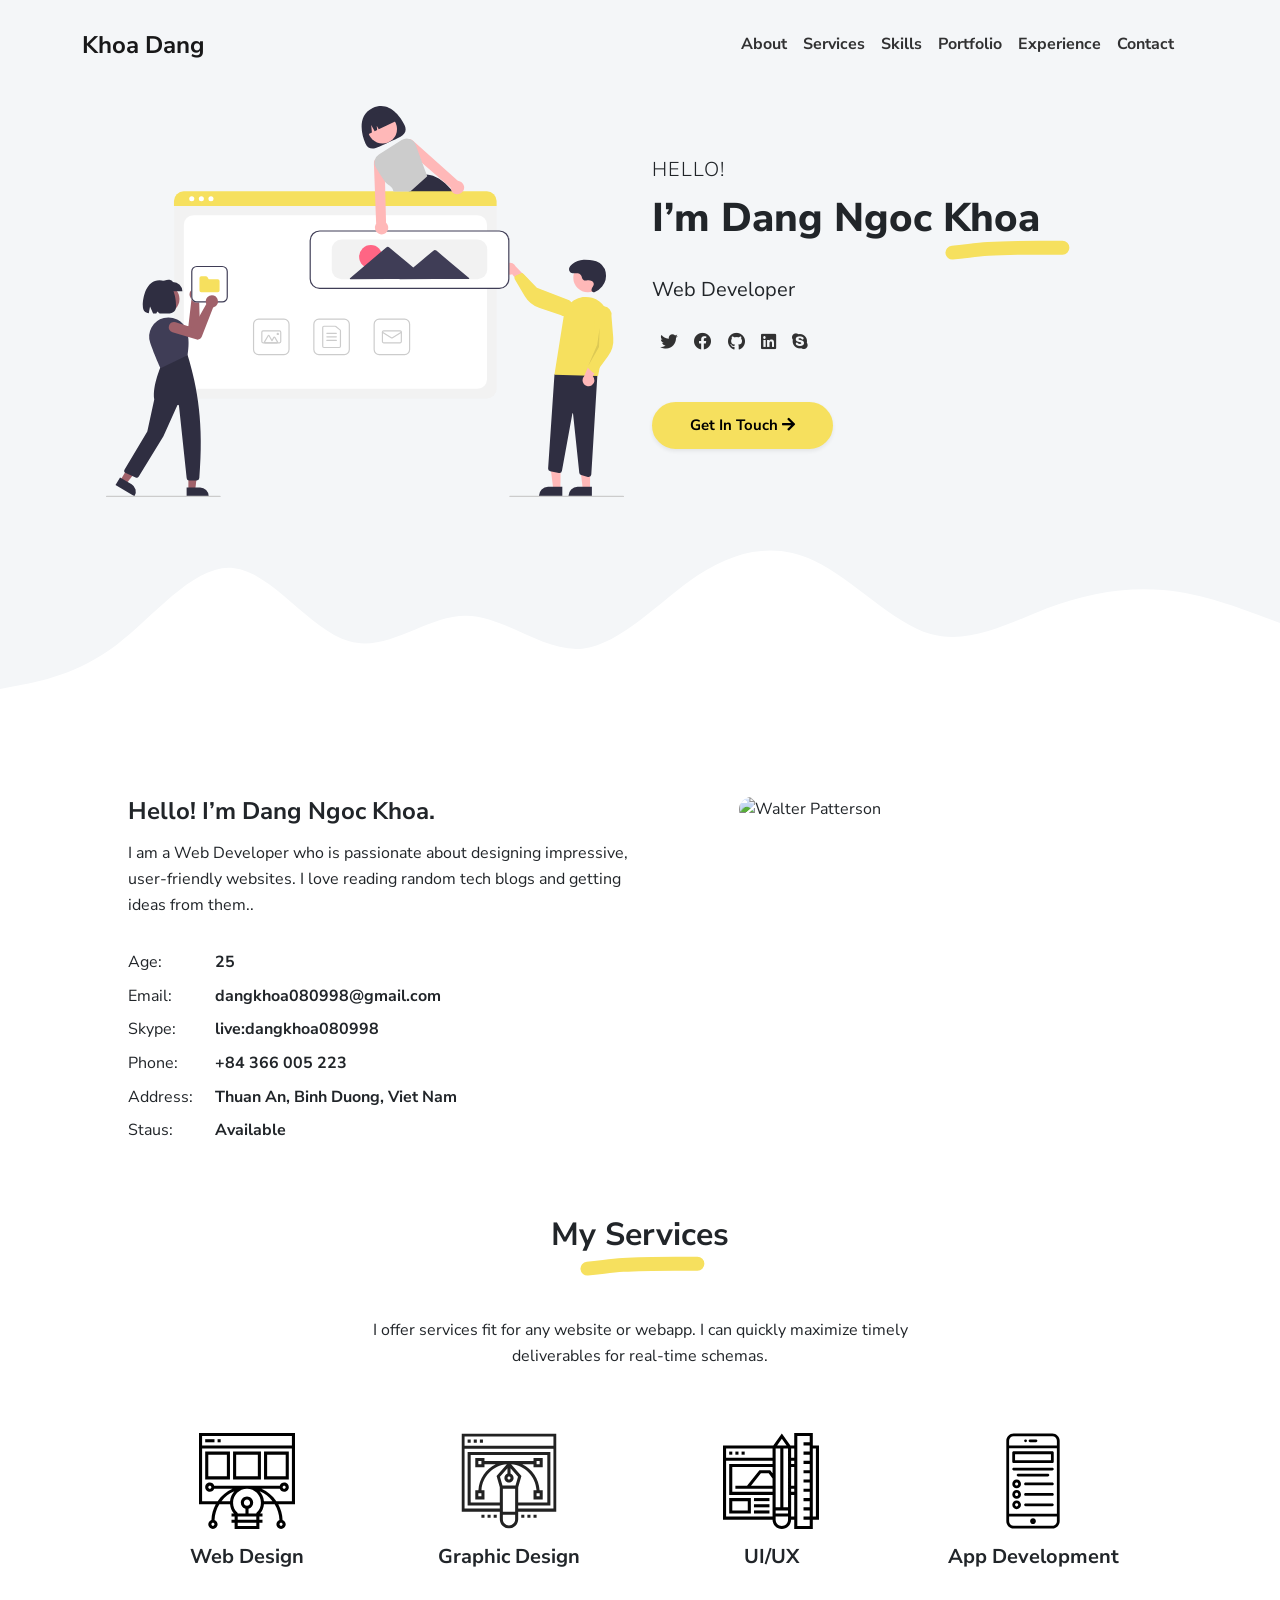
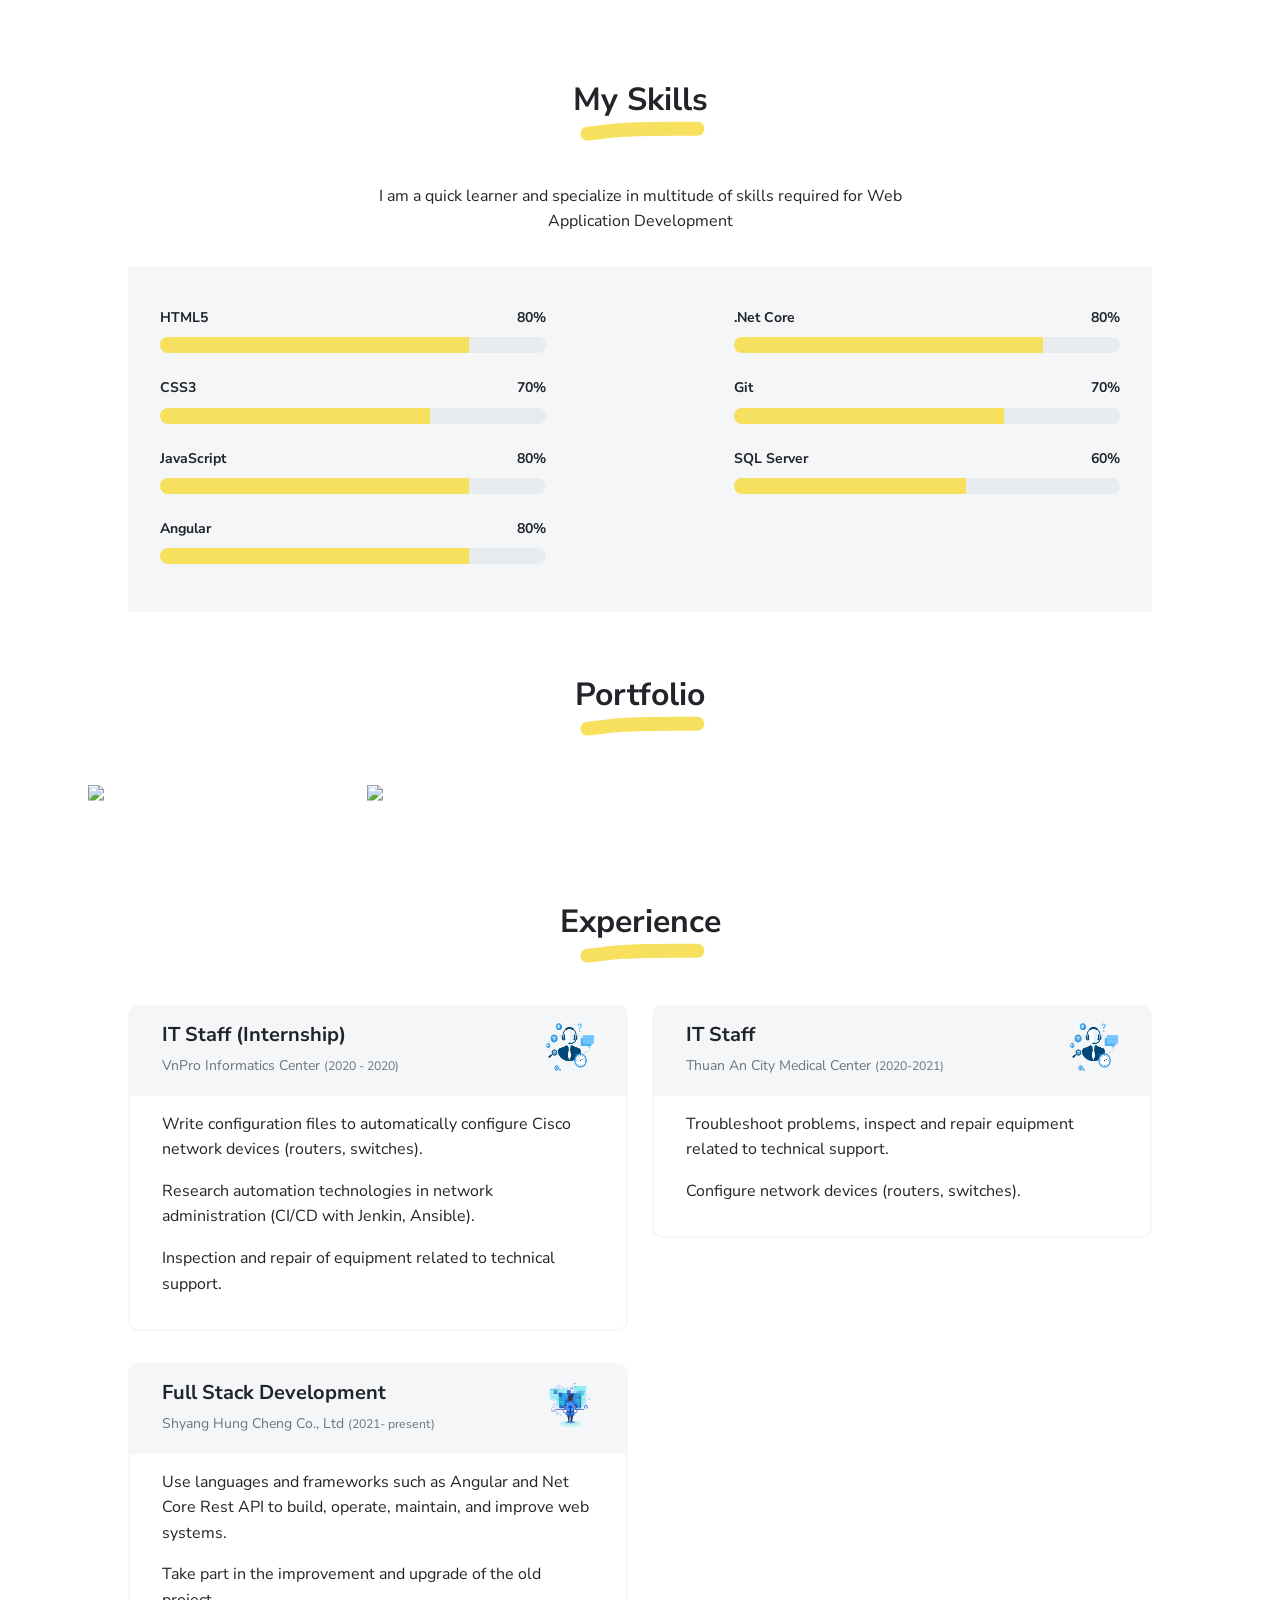
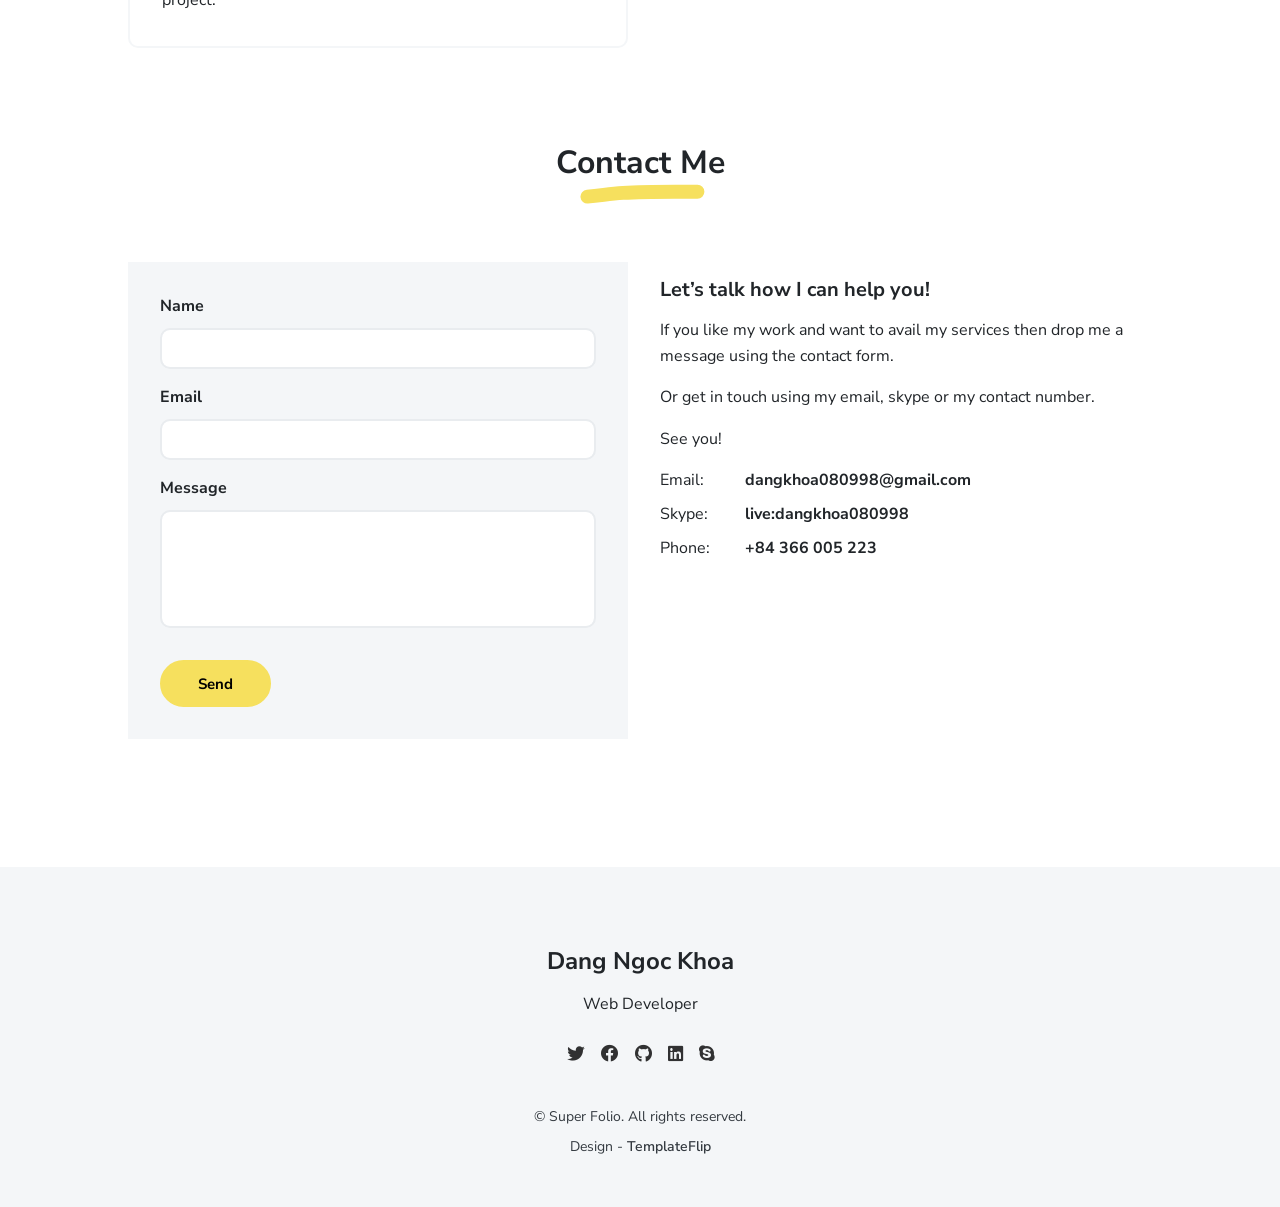
==== index.html @ 30e75b01 "first commit" ====
<!DOCTYPE html>
<!-- upto 2 directory depth-->
<html lang="en-US">

<head>
  <meta charset="UTF-8">
  <meta http-equiv="X-UA-Compatible" content="IE=edge">
  <meta name="viewport" content="width=device-width, initial-scale=1">
  <title>My Portfolio</title>
  <link rel="preconnect" href="https://fonts.gstatic.com" crossorigin="crossorigin" />
  <link rel="preload" as="style"
    href="https://fonts.googleapis.com/css2?family=Nunito+Sans:wght@300;400;700;800&amp;display=swap" />
  <link rel="stylesheet"
    href="https://fonts.googleapis.com/css2?family=Nunito+Sans:wght@300;400;700;800&amp;display=swap" media="print"
    onload="this.media='all'" />
  <noscript>
    <link rel="stylesheet"
      href="https://fonts.googleapis.com/css2?family=Nunito+Sans:wght@300;400;700;800&amp;display=swap" />
  </noscript>
  <link href="./css/font-awesome/css/all.min.css?ver=1.2.0" rel="stylesheet">
  <link href="./css/bootstrap-icons/bootstrap-icons.css?ver=1.2.0" rel="stylesheet">
  <link href="./css/bootstrap.min.css?ver=1.2.0" rel="stylesheet">
  <link href="./css/aos.css?ver=1.2.0" rel="stylesheet">
  <link href="./css/main.css?ver=1.2.0" rel="stylesheet">
  <noscript>
    <style type="text/css">
      [data-aos] {
        opacity: 1 !important;
        transform: translate(0) scale(1) !important;
      }
    </style>
  </noscript>
</head>

<body id="top">
  <header class="bg-light">
    <nav class="navbar navbar-expand-lg navbar-light bg-light" id="header-nav" role="navigation">
      <div class="container"><a class="link-dark navbar-brand site-title mb-0" href="#">Khoa Dang</a>
        <button class="navbar-toggler" type="button" data-bs-toggle="collapse" data-bs-target="#navbarSupportedContent"
          aria-controls="navbarSupportedContent" aria-expanded="false" aria-label="Toggle navigation"><span
            class="navbar-toggler-icon"></span></button>
        <div class="collapse navbar-collapse" id="navbarSupportedContent">
          <ul class="navbar-nav ms-auto me-2">
            <li class="nav-item"><a class="nav-link" href="#about">About</a></li>
            <li class="nav-item"><a class="nav-link" href="#services">Services</a></li>
            <li class="nav-item"><a class="nav-link" href="#skills">Skills</a></li>
            <li class="nav-item"><a class="nav-link" href="#portfolio">Portfolio</a></li>
            <li class="nav-item"><a class="nav-link" href="#experience">Experience</a></li>
            <li class="nav-item"><a class="nav-link" href="#contact">Contact</a></li>
          </ul>
        </div>
      </div>
    </nav>
  </header>
  <div class="page-content">
    <div id="content">
      <header>
        <div class="cover bg-light">
          <div class="container px-3">
            <div class="row">
              <div class="col-lg-6 p-2"><img class="img-fluid"
                  src="images/illustrations/building_websites.svg"
                  alt="hello" /></div>
              <div class="col-lg-6">
                <div class="mt-5">
                  <p class="lead text-uppercase mb-1">Hello!</p>
                  <h1 class="intro-title marker" data-aos="fade-left" data-aos-delay="50">I’m Dang Ngoc Khoa</h1>
                  <p class="lead fw-normal mt-3" data-aos="fade-up" data-aos-delay="100">Web Developer</p>
                  <div class="social-nav" data-aos="fade-up" data-aos-delay="200">
                    <nav role="navigation">
                      <ul class="nav justify-content-left">
                        <li class="nav-item"><a class="nav-link" href="https://twitter.com/dangkho05806764"
                            rel="noreferrer noopener" target="_blank" title="Twitter"><i
                              class="fab fa-twitter"></i><span class="menu-title sr-only">Twitter</span></a></li>
                        <li class="nav-item"><a class="nav-link" href="https://www.facebook.com/KhoaDang0809/"
                            rel="noreferrer noopener" target="_blank" title="Facebook"><i
                              class="fab fa-facebook"></i><span class="menu-title sr-only">Facebook</span></a></li>
                        <li class="nav-item"><a class="nav-link" href="https://github.com/GVNkyle"
                            rel="noreferrer noopener" target="_blank" title="Github"><i
                              class="fab fa-github"></i><span class="menu-title sr-only">Github</span></a></li>
                        <li class="nav-item"><a class="nav-link" href="https://www.linkedin.com/in/khoa-dang-b60a70181/"
                            rel="noreferrer noopener" target="_blank" title="LinkedIn"><i
                              class="fab fa-linkedin"></i><span class="menu-title sr-only">LinkedIn</span></a></li>
                        <li class="nav-item"><a class="nav-link" href="https://join.skype.com/invite/vY15YkkEnlzm"
                            rel="noreferrer noopener" target="_blank" title="Skype"><i class="fab fa-skype"></i><span
                              class="menu-title sr-only">Skype</span></a></li>
                      </ul>
                    </nav>
                  </div>
                  <div class="mt-3" data-aos="fade-up" data-aos-delay="200"><a
                      class="btn btn-primary shadow-sm mt-1 hover-effect" href="#contact">Get In Touch <i
                        class="fas fa-arrow-right"></i></a></div>
                </div>
              </div>
            </div>
          </div>
        </div>
        <div class="wave-bg"></div>
      </header>
      <div class="section pt-4 px-3 px-lg-4" id="about">
        <div class="container-narrow">
          <div class="row">
            <div class="col-md-6">
              <h2 class="h4 my-2">Hello! I’m Dang Ngoc Khoa.</h2>
              <p>I am a Web Developer who is passionate about designing impressive, user-friendly websites. I love
                reading random tech
                blogs and getting ideas from them..</p>
              <div class="row mt-3">
                <div class="col-sm-2">
                  <div class="pb-1">Age:</div>
                </div>
                <div class="col-sm-10">
                  <div class="pb-1 fw-bolder">25</div>
                </div>
                <div class="col-sm-2">
                  <div class="pb-1">Email:</div>
                </div>
                <div class="col-sm-10">
                  <div class="pb-1 fw-bolder">dangkhoa080998@gmail.com</div>
                </div>
                <div class="col-sm-2">
                  <div class="pb-1">Skype:</div>
                </div>
                <div class="col-sm-10">
                  <div class="pb-1 fw-bolder">live:dangkhoa080998</div>
                </div>
                <div class="col-sm-2">
                  <div class="pb-1">Phone:</div>
                </div>
                <div class="col-sm-10">
                  <div class="pb-1 fw-bolder">+84 366 005 223</div>
                </div>
                <div class="col-sm-2">
                  <div class="pb-1">Address:</div>
                </div>
                <div class="col-sm-10">
                  <div class="pb-1 fw-bolder">Thuan An, Binh Duong, Viet Nam</div>
                </div>
                <div class="col-sm-2">
                  <div class="pb-1">Staus:</div>
                </div>
                <div class="col-sm-10">
                  <div class="pb-1 fw-bolder">Available</div>
                </div>
              </div>
            </div>
            <div class="col-md-5 offset-md-1" data-aos="fade-left" data-aos-delay="100"><img
                class="avatar img-fluid mt-2"
                src="https://res.cloudinary.com/dwvtxvdim/image/upload/v1676978210/Portfolio/avatar_hxentq.jpg"
                width="400" height="400" alt="Walter Patterson" /></div>
          </div>
        </div>
      </div>
      <div class="section px-3 px-lg-4 pt-5" id="services">
        <div class="container-narrow">
          <div class="text-center mb-5">
            <h2 class="marker marker-center">My Services</h2>
          </div>
          <div class="text-center">
            <p class="mx-auto mb-3" style="max-width:600px"> I offer services fit for any website or webapp. I can
              quickly maximize timely deliverables for real-time schemas.</p>
          </div>
          <div class="row py-3">
            <div class="col-md-3 text-center" data-aos="fade-up" data-aos-delay="100"><img class="mb-2"
                src="images/services/web-design.svg" width="96" height="96" alt="web design" />
              <div class="h5">Web Design</div>
            </div>
            <div class="col-md-3 text-center" data-aos="fade-up" data-aos-delay="200"><img class="mb-2"
                src="images/services/graphic-design.svg" width="96" height="96" alt="graphic design" />
              <div class="h5">Graphic Design</div>
            </div>
            <div class="col-md-3 text-center" data-aos="fade-up" data-aos-delay="300"><img class="mb-2"
                src="images/services/ui-ux.svg" width="96" height="96" alt="ui-ux" />
              <div class="h5">UI/UX</div>
            </div>
            <div class="col-md-3 text-center" data-aos="fade-up" data-aos-delay="400"><img class="mb-2"
                src="images/services/app-development.svg" width="96" height="96" alt="app development" />
              <div class="h5">App Development</div>
            </div>
          </div>
        </div>
      </div>
      <div class="section px-3 px-lg-4 pt-5" id="skills">
        <div class="container-narrow">
          <div class="text-center mb-5">
            <h2 class="marker marker-center">My Skills</h2>
          </div>
          <div class="text-center">
            <p class="mx-auto mb-3" style="max-width:600px">I am a quick learner and specialize in multitude of skills
              required for Web Application Development</p>
          </div>
          <div class="bg-light p-3">
            <div class="row">
              <div class="col-md-5">
                <div class="py-1">
                  <div class="d-flex text-small fw-bolder"><span class="me-auto">HTML5</span><span>80%</span></div>
                  <div class="progress my-1">
                    <div class="progress-bar bg-primary" role="progressbar" data-aos="zoom-in-right"
                      data-aos-delay="100" data-aos-anchor=".skills-section" style="width: 80%" aria-valuenow="80"
                      aria-valuemin="0" aria-valuemax="100"></div>
                  </div>
                </div>
                <div class="py-1">
                  <div class="d-flex text-small fw-bolder"><span class="me-auto">CSS3</span><span>70%</span></div>
                  <div class="progress my-1">
                    <div class="progress-bar bg-primary" role="progressbar" data-aos="zoom-in-right"
                      data-aos-delay="200" data-aos-anchor=".skills-section" style="width: 70%" aria-valuenow="70"
                      aria-valuemin="0" aria-valuemax="100"></div>
                  </div>
                </div>
                <div class="py-1">
                  <div class="d-flex text-small fw-bolder"><span class="me-auto">JavaScript</span><span>80%</span></div>
                  <div class="progress my-1">
                    <div class="progress-bar bg-primary" role="progressbar" data-aos="zoom-in-right"
                      data-aos-delay="300" data-aos-anchor=".skills-section" style="width: 80%" aria-valuenow="80"
                      aria-valuemin="0" aria-valuemax="100"></div>
                  </div>
                </div>
                <div class="py-1">
                  <div class="d-flex text-small fw-bolder"><span class="me-auto">Angular</span><span>80%</span></div>
                  <div class="progress my-1">
                    <div class="progress-bar bg-primary" role="progressbar" data-aos="zoom-in-right"
                      data-aos-delay="300" data-aos-anchor=".skills-section" style="width: 80%" aria-valuenow="80"
                      aria-valuemin="0" aria-valuemax="100"></div>
                  </div>
                </div>
              </div>
              <div class="col-md-5 offset-md-2">
                <div class="py-1">
                  <div class="d-flex text-small fw-bolder"><span class="me-auto">.Net Core</span><span>80%</span></div>
                  <div class="progress my-1">
                    <div class="progress-bar bg-primary" role="progressbar" data-aos="zoom-in-right"
                      data-aos-delay="400" data-aos-anchor=".skills-section" style="width: 80%" aria-valuenow="80"
                      aria-valuemin="0" aria-valuemax="100"></div>
                  </div>
                </div>
                <div class="py-1">
                  <div class="d-flex text-small fw-bolder"><span class="me-auto">Git</span><span>70%</span></div>
                  <div class="progress my-1">
                    <div class="progress-bar bg-primary" role="progressbar" data-aos="zoom-in-right"
                      data-aos-delay="500" data-aos-anchor=".skills-section" style="width: 70%" aria-valuenow="70"
                      aria-valuemin="0" aria-valuemax="100"></div>
                  </div>
                </div>
                <div class="py-1">
                  <div class="d-flex text-small fw-bolder"><span class="me-auto">SQL Server</span><span>60%</span></div>
                  <div class="progress my-1">
                    <div class="progress-bar bg-primary" role="progressbar" data-aos="zoom-in-right"
                      data-aos-delay="600" data-aos-anchor=".skills-section" style="width: 60%" aria-valuenow="60"
                      aria-valuemin="0" aria-valuemax="100"></div>
                  </div>
                </div>
                <!-- <div class="py-1">
            <div class="d-flex text-small fw-bolder"><span class="me-auto">Photoshop</span><span>60%</span></div>
            <div class="progress my-1">
              <div class="progress-bar bg-primary" role="progressbar" data-aos="zoom-in-right" data-aos-delay="600" data-aos-anchor=".skills-section" style="width: 60%" aria-valuenow="60" aria-valuemin="0" aria-valuemax="100"></div>
            </div>
          </div> -->
              </div>
            </div>
          </div>
        </div>
      </div>
      <div class="section px-2 px-lg-4 pt-5" id="portfolio">
        <div class="container">
          <div class="text-center mb-5">
            <h2 class="marker marker-center">Portfolio </h2>
          </div>
          <div class="grid bp-gallery pb-3" data-aos="zoom-in-up" data-aos-delay="100">
            <div class="grid-sizer"></div>
            <!-- <div class="grid-item"><a href="https://dribbble.com">
          <figure class="portfolio-item"><img src="images/portfolio/1-small.png" data-bp="images/portfolio/1.jpg"/>
            <figcaption>
              <h4 class="h5 mb-0">Web Design</h4>
              <div>Dribbble.com</div>
            </figcaption>
          </figure></a></div> -->
            <div class="grid-item"><a href="https://gvnkyle.github.io/movie-angular/home">
                <figure class="portfolio-item"><img
                    src="https://res.cloudinary.com/dwvtxvdim/image/upload/v1660793401/Portfolio/portfolio_rh4wha.png"
                    data-bp="https://res.cloudinary.com/dwvtxvdim/image/upload/v1660793401/Portfolio/portfolio_rh4wha.png"
                    data-caption="Example of an optional caption." />
                  <figcaption>
                    <h4 class="h5 mb-0">Movie Review</h4>
                    <div>https://gvnkyle.github.io/movie-angular/home</div>
                  </figcaption>
                </figure>
              </a></div>
            <div class="grid-item"><a href="https://gvnkyle.github.io/nct-cloned/home">
                <figure class="portfolio-item"><img
                    src="https://res.cloudinary.com/dwvtxvdim/image/upload/v1669533176/Portfolio/portfolio_gjhqrk.png"
                    data-bp="https://res.cloudinary.com/dwvtxvdim/image/upload/v1669533176/Portfolio/portfolio_gjhqrk.png"
                    data-caption="Example of an optional caption." />
                  <figcaption>
                    <h4 class="h5 mb-0">Music Player</h4>
                    <div>https://gvnkyle.github.io/nct-cloned/home</div>
                  </figcaption>
                </figure>
              </a></div>

          </div>
        </div>
      </div>
      <div class="section px-3 px-lg-4 pt-5" id="experience">
        <div class="container-narrow">
          <div class="text-center mb-5">
            <h2 class="marker marker-center">Experience</h2>
          </div>
          <div class="row">
            <div class="col-md-6">
              <div class="card mb-3" data-aos="fade-left" data-aos-delay="300">
                <div class="card-header px-3 py-2">
                  <div class="d-flex justify-content-between">
                    <div>
                      <h3 class="h5 mb-1">IT Staff (Internship)</h3>
                      <div class="text-muted text-small">VnPro Informatics Center <small>(2020 - 2020)</small></div>
                    </div><img src="images/services/helpdesk.png" width="48" height="48" alt="app development" />
                  </div>
                </div>
                <div class="card-body px-3 py-2">
                  <p>Write configuration files to automatically configure Cisco network devices (routers, switches).</p>
                  <p>Research automation technologies in network administration (CI/CD with Jenkin, Ansible).</p>
                  <P>Inspection and repair of equipment related to technical support.</P>
                </div>
              </div>
            </div>
            <div class="col-md-6">
              <div class="card mb-3" data-aos="fade-right" data-aos-delay="200">
                <div class="card-header px-3 py-2">
                  <div class="d-flex justify-content-between">
                    <div>
                      <h3 class="h5 mb-1">IT Staff</h3>
                      <div class="text-muted text-small">Thuan An City Medical Center <small>(2020-2021)</small></div>
                    </div><img src="images/services/helpdesk.png" width="48" height="48" alt="web design" />
                  </div>
                </div>
                <div class="card-body px-3 py-2">
                  <p>Troubleshoot problems, inspect and repair equipment related to technical support.</p>
                  <p>Configure network devices (routers, switches).</p>
                </div>
              </div>
            </div>
            <div class="col-md-6">
              <div class="card mb-3" data-aos="fade-left" data-aos-delay="400">
                <div class="card-header px-3 py-2">
                  <div class="d-flex justify-content-between">
                    <div>
                      <h3 class="h5 mb-1">Full Stack Development</h3>
                      <div class="text-muted text-small">Shyang Hung Cheng Co., Ltd <small>(2021- present)</small></div>
                    </div><img src="images/services/full-stack.svg" width="48" height="48" alt="full stack" />
                  </div>
                </div>
                <div class="card-body px-3 py-2">
                  <p>Use languages and frameworks such as Angular and Net Core Rest API to build, operate, maintain, and improve web systems.</p>
                  <p>Take part in the improvement and upgrade of the old project.</p>
                </div>
              </div>
            </div>
          </div>
        </div>
      </div>
      <!-- <div class="section px-3 px-lg-4 pt-5" id="testimonials">
  <div class="container-narrow">
    <div class="text-center mb-5">
      <h2 class="marker marker-center">Client Testimonials</h2>
    </div>
    <div class="row"> 
      <div class="col-md-6 mb-5" data-aos="fade-right" data-aos-delay="100">
        <div class="d-flex ms-md-3"><span><i class="fas fa-2x fa-quote-left"></i></span><span class="m-2">Walter displays exemplary professionalism and is able to take on challenges. He learns quickly and is an asset to any team.</span></div>
        <div class="d-flex justify-content-end align-items-end">
          <div class="text-end me-2">
            <div class="fw-bolder">Aiyana</div>
            <div class="text-small">CEO / Web Design Company</div>
          </div><img class="me-md-3 rounded" src="images/testimonials/client1.jpg" width="96" height="96" alt="client 1"/>
        </div>
      </div>
      <div class="col-md-6 mb-5" data-aos="fade-left" data-aos-delay="300">
        <div class="d-flex ms-md-3"><span><i class="fas fa-2x fa-quote-left"></i></span><span class="m-2">Walter displays exemplary professionalism and is able to take on challenges. He learns quickly and is an asset to any team.</span></div>
        <div class="d-flex justify-content-end align-items-end">
          <div class="text-end me-2">
            <div class="fw-bolder">Alexander</div>
            <div class="text-small">CEO / Web Design Company</div>
          </div><img class="me-md-3 rounded" src="images/testimonials/client2.jpg" width="96" height="96" alt="client 1"/>
        </div>
      </div>
      <div class="col-md-6 mb-5" data-aos="fade-right" data-aos-delay="200">
        <div class="d-flex ms-md-3"><span><i class="fas fa-2x fa-quote-left"></i></span><span class="m-2">Walter is a great co-worker and problem solver. He is quick to extend his helping hand and makes a good team player.</span></div>
        <div class="d-flex justify-content-end align-items-end">
          <div class="text-end me-2">
            <div class="fw-bolder">Ariya</div>
            <div class="text-small">Web Developer</div>
          </div><img class="me-md-3 rounded" src="images/testimonials/client3.jpg" width="96" height="96" alt="client 1"/>
        </div>
      </div>
      <div class="col-md-6 mb-5" data-aos="fade-left" data-aos-delay="400">
        <div class="d-flex ms-md-3"><span><i class="fas fa-2x fa-quote-left"></i></span><span class="m-2">Walter is a great co-worker and problem solver. He is quick to extend his helping hand and makes a good team player.</span></div>
        <div class="d-flex justify-content-end align-items-end">
          <div class="text-end me-2">
            <div class="fw-bolder">Braiden</div>
            <div class="text-small">Web Designer</div>
          </div><img class="me-md-3 rounded" src="images/testimonials/client4.jpg" width="96" height="96" alt="client 1"/>
        </div>
      </div>
    </div>
  </div>
</div> -->
      <div class="section px-2 px-lg-4 pb-4 pt-5 mb-5" id="contact">
        <div class="container-narrow">
          <div class="text-center mb-5">
            <h2 class="marker marker-center">Contact Me</h2>
          </div>
          <div class="row">
            <div class="col-md-6" data-aos="zoom-in" data-aos-delay="100">
              <div class="bg-light my-2 p-3 pt-2">
                <form action="https://formspree.io/your@email.com" method="POST">
                  <div class="form-group my-2">
                    <label for="name" class="form-label fw-bolder">Name</label>
                    <input class="form-control" type="text" id="name" name="name" required>
                  </div>
                  <div class="form-group my-2">
                    <label for="email" class="form-label fw-bolder">Email</label>
                    <input class="form-control" type="email" id="email" name="_replyto" required>
                  </div>
                  <div class="form-group my-2">
                    <label for="message" class="form-label fw-bolder">Message</label>
                    <textarea class="form-control" style="resize: none;" id="message" name="message" rows="4"
                      required></textarea>
                  </div>
                  <button class="btn btn-primary mt-2" type="submit">Send</button>
                </form>
              </div>
            </div>
            <div class="col-md-6" data-aos="fade-left" data-aos-delay="300">
              <div class="mt-3 px-1">
                <div class="h5">Let’s talk how I can help you!</div>
                <p>If you like my work and want to avail my services then drop me a message using the contact form. </p>
                <p>Or get in touch using my email, skype or my contact number.</p>
                <p>See you!</p>
              </div>
              <div class="mt-53 px-1">
                <div class="row">
                  <div class="col-sm-2">
                    <div class="pb-1">Email:</div>
                  </div>
                  <div class="col-sm-10">
                    <div class="pb-1 fw-bolder">dangkhoa080998@gmail.com</div>
                    </div>
                    <div class="col-sm-2">
                      <div class="pb-1">Skype:</div>
                    </div>
                    <div class="col-sm-10">
                      <div class="pb-1 fw-bolder">live:dangkhoa080998</div>
                    </div>
                    <div class="col-sm-2">
                      <div class="pb-1">Phone:</div>
                    </div>
                    <div class="col-sm-10">
                      <div class="pb-1 fw-bolder">+84 366 005 223</div>
                    </div>
                  </div>
                </div>
              </div>
            </div>
          </div>
        </div>
        <footer class="pt-4 pb-4 text-center bg-light">
          <div class="container">
            <div class="my-3">
              <div class="h4">Dang Ngoc Khoa</div>
              <p>Web Developer </p>
              <div class="social-nav">
                <nav role="navigation">
                  <ul class="nav justify-content-center">
                    <li class="nav-item"><a class="nav-link" href="https://twitter.com/dangkho05806764"
                        rel="noreferrer noopener" target="_blank" title="Twitter"><i class="fab fa-twitter"></i><span
                          class="menu-title sr-only">Twitter</span></a>
                    </li>
                    <li class="nav-item"><a class="nav-link" href="https://www.facebook.com/KhoaDang0809/"
                        rel="noreferrer noopener" target="_blank" title="Facebook"><i class="fab fa-facebook"></i><span
                          class="menu-title sr-only">Facebook</span></a>
                    </li>
                    <li class="nav-item"><a class="nav-link" href="https://github.com/GVNkyle" rel="noreferrer noopener"
                        target="_blank" title="Github"><i class="fab fa-github"></i><span
                          class="menu-title sr-only">Github</span></a></li>
                    <li class="nav-item"><a class="nav-link" href="https://www.linkedin.com/in/khoa-dang-b60a70181/"
                        rel="noreferrer noopener" target="_blank" title="LinkedIn"><i class="fab fa-linkedin"></i><span
                          class="menu-title sr-only">LinkedIn</span></a></li>
                    <li class="nav-item"><a class="nav-link" href="https://join.skype.com/invite/vY15YkkEnlzm"
                        rel="noreferrer noopener" target="_blank" title="Skype"><i class="fab fa-skype"></i><span
                          class="menu-title sr-only">Skype</span></a></li>
                  </ul>
                </nav>
              </div>
            </div>
            <div class="text-small text-secondary">
              <div class="mb-1">&copy; Super Folio. All rights reserved.</div>
              <div>
                <!-- Make sure to buy a license for the template before removing the line below. Buy license on https://templateflip.com/ -->Design
                - <a href="https://templateflip.com/" target="_blank">TemplateFlip</a>
              </div>
            </div>
          </div>
        </footer>
      </div>
    </div>
    <div id="scrolltop"><a class="btn btn-secondary" href="#top"><span class="icon"><i
            class="fas fa-angle-up fa-x"></i></span></a></div>
    <script src="./scripts/imagesloaded.pkgd.min.js?ver=1.2.0"></script>
    <script src="./scripts/masonry.pkgd.min.js?ver=1.2.0"></script>
    <script src="./scripts/BigPicture.min.js?ver=1.2.0"></script>
    <script src="./scripts/purecounter.min.js?ver=1.2.0"></script>
    <script src="./scripts/bootstrap.bundle.min.js?ver=1.2.0"></script>
    <script src="./scripts/aos.min.js?ver=1.2.0"></script>
    <script src="./scripts/main.js?ver=1.2.0"></script>
</body>

</html>
---- css/main.css ----
html, body {
  overflow-x: hidden;
}

/**
 * Enable smooth scrolling on the whole document
 */
html {
  scroll-behavior: smooth;
}

/**
 * Disable smooth scrolling when users have prefers-reduced-motion enabled
 */
@media screen and (prefers-reduced-motion: reduce) {
  html {
    scroll-behavior: auto;
  }
}

/**
 * Add .section to every anchored element for scroll margin
 */
.section {
  scroll-margin-top: 2rem;
}

/* Header */
.site-title {
  font-size: 1.5rem;
  font-weight: 700;
  line-height: 3rem;
  text-decoration: none;
}

@media (min-width: 48em) {
  .site-title {
    float: left;
  }
}

.nav-link {
  font-weight: 700;
  color: rgba(0, 0, 0, 0.8) !important;
}

.social-nav .nav-link {
  padding: 0 0.5rem;
  font-size: 1.1rem;
  line-height: 2.5rem;
}

.nav-link:hover,
.nav-link:focus,
.active .nav-link {
  color: rgba(0, 0, 0, 0.6) !important;
}

/* Hero (intro) section */
.intro-title {
  font-weight: 800;
}

@-webkit-keyframes animateWave {
  0% {
    transform: scale(1, 0);
  }
  100% {
    transform: scale(1, 1);
  }
}

@keyframes animateWave {
  0% {
    transform: scale(1, 0);
  }
  100% {
    transform: scale(1, 1);
  }
}

.wave-bg {
  display: block;
  height: 220px;
  width: 100%;
  min-width: 600px;
  transform-origin: top;
  -webkit-animation: animateWave 2000ms cubic-bezier(0.23, 1, 0.32, 1) forwards;
          animation: animateWave 2000ms cubic-bezier(0.23, 1, 0.32, 1) forwards;
  background-image: url("../images/wave-bg.svg");
  background-position: center;
  background-repeat: no-repeat;
}

img.avatar {
  border-radius: 30px;
}

/* Masonary grid for portfolio */
.grid:after {
  content: '';
  display: block;
  clear: both;
}

/* Grid Item */
.grid-sizer,
.grid-item {
  width: 100%;
}

.grid-item {
  padding-bottom: 12px;
}

@media (min-width: 48em) {
  .grid-sizer,
  .grid-item {
    width: 25%;
  }
  .grid-item {
    float: left;
    padding: 6px;
  }
}

.grid-item img {
  display: block;
  width: 100%;
  max-width: 100%;
}

/* Portfolio */
.portolio-section .container {
  padding: 0;
}

.portfolio-item {
  position: relative;
  overflow: hidden;
  text-align: center;
  margin: 0;
}

.portfolio-item figcaption {
  position: absolute;
  top: auto;
  bottom: 0;
  left: 0;
  width: 100%;
  padding: 12px;
  background: rgba(255, 255, 255, 0.75);
  transition: transform 0.35s;
  transform: translate3d(0, 100%, 0);
}

.portfolio-item figcaption h4 {
  color: #222;
  font-size: 16px;
  text-transform: uppercase;
  font-weight: 700;
  margin-bottom: 3px;
}

.portfolio-item figcaption p {
  color: #444;
  font-size: 14px;
  font-weight: 600;
  margin-bottom: 0;
}

.portfolio-item:hover figcaption {
  transform: translate3d(0, 0, 0);
}

/* Portolio Caption */
#bp_container .bp-xc {
  background: #F6E05E !important;
}

#bp_caption a {
  text-decoration: none;
}

/* Footer section */
footer a:not(.nav-link) {
  color: inherit;
  font-weight: 600;
  text-decoration: none;
  cursor: pointer;
}

/* Scroll Top */
#scrolltop {
  display: block;
  visibility: hidden;
  opacity: 0;
  transition: visibility 0s, opacity 0.5s ease-in;
  position: fixed;
  bottom: 20px;
  right: 20px;
}

#scrolltop .btn {
  padding: 3px 11px;
  border-radius: 50%;
}

/* Additional utility styles */
.container-narrow {
  max-width: 1024px;
  margin: 0 auto;
}

.text-small {
  font-size: 0.875rem;
}

.text-uppercase {
  letter-spacing: 0.05em;
}

.hover-effect {
  transition: transform .18s ease-in-out;
}

.hover-effect:hover {
  transform: translateY(-2px);
}

.marker {
  position: relative;
  display: inline;
  width: auto;
}

.marker-center {
  padding-right: 0;
}

.marker:after {
  content: "";
  width: 125px;
  height: 30px;
  position: absolute;
  bottom: -25px;
  right: -30px;
  background-image: url("../images/marker.svg");
  background-repeat: no-repeat;
}

.marker-center:after {
  bottom: -30px;
  left: 50%;
  margin-left: -60px;
}

@media (max-width: 575.98px) {
  .marker {
    padding-right: 0;
  }
  .marker:after {
    bottom: -30px;
    left: 50%;
    margin-left: -60px;
  }
}

.entry-title a {
  text-decoration: none;
}
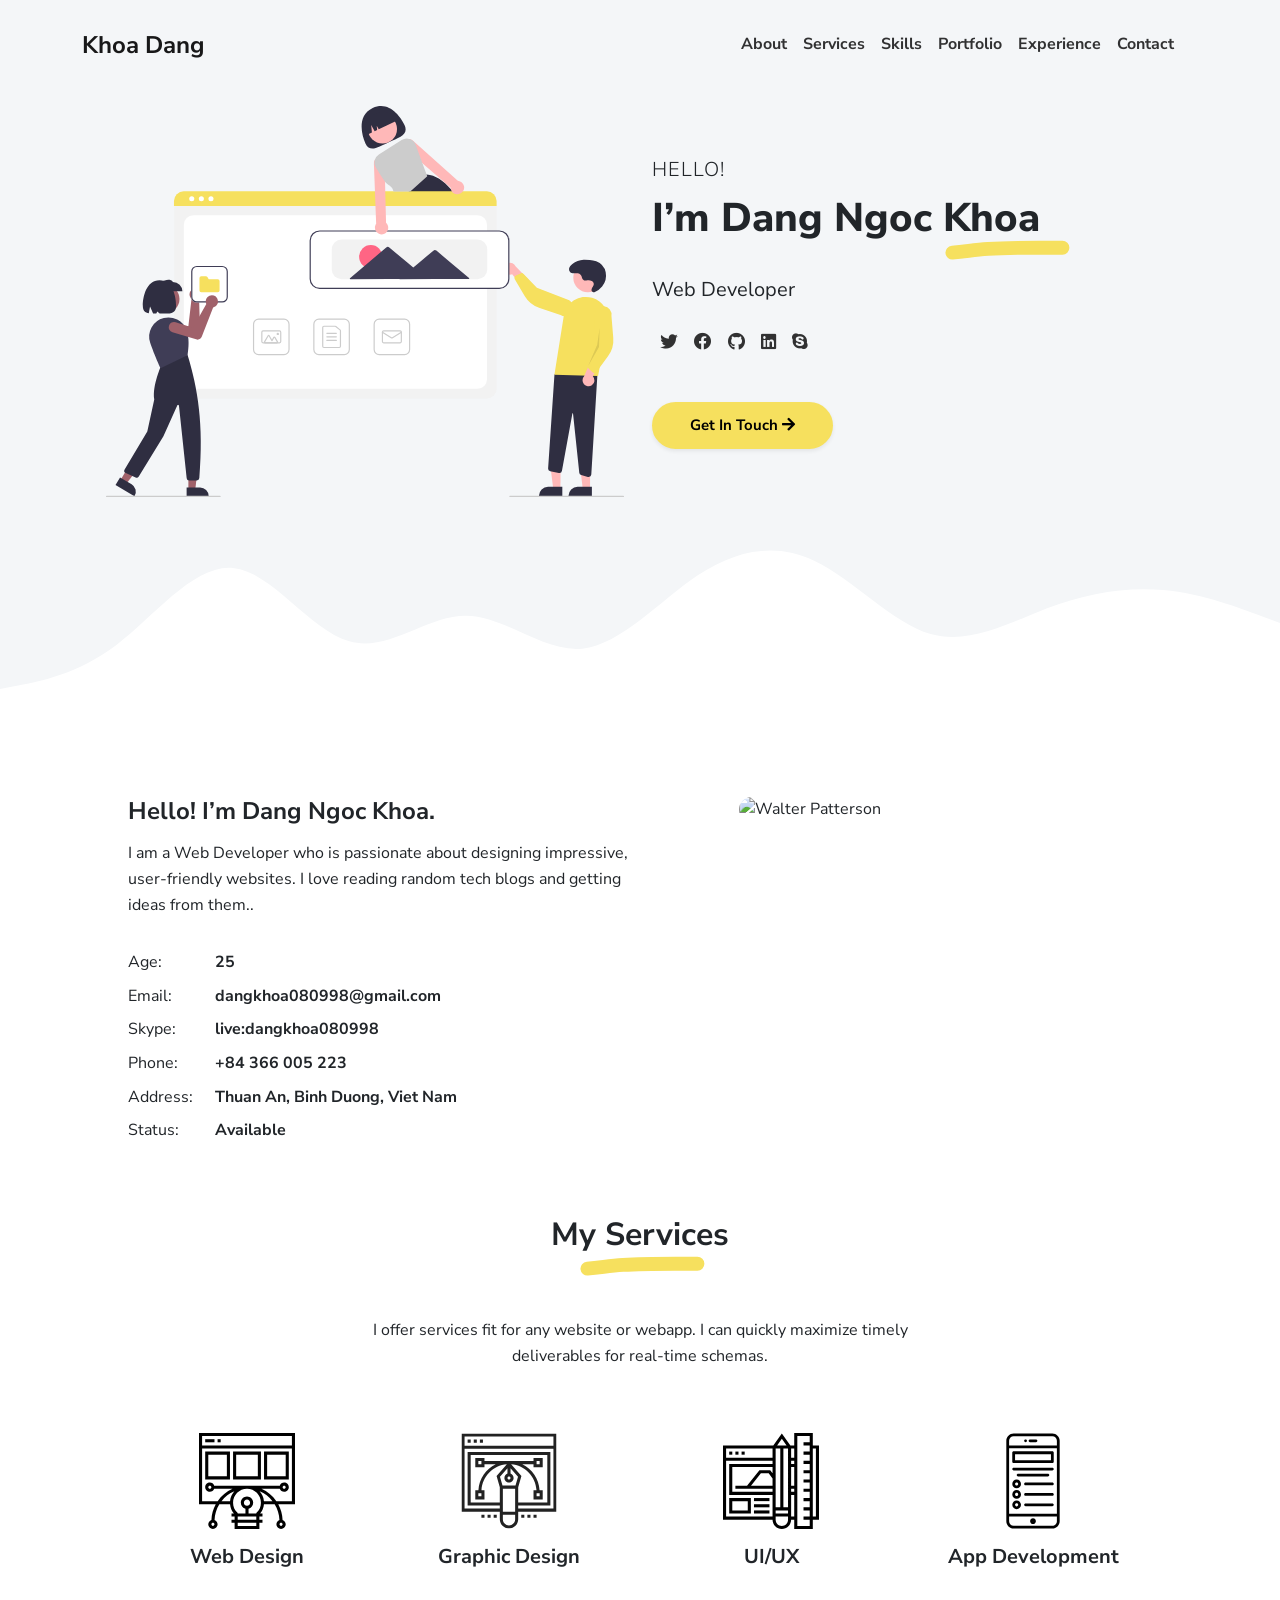
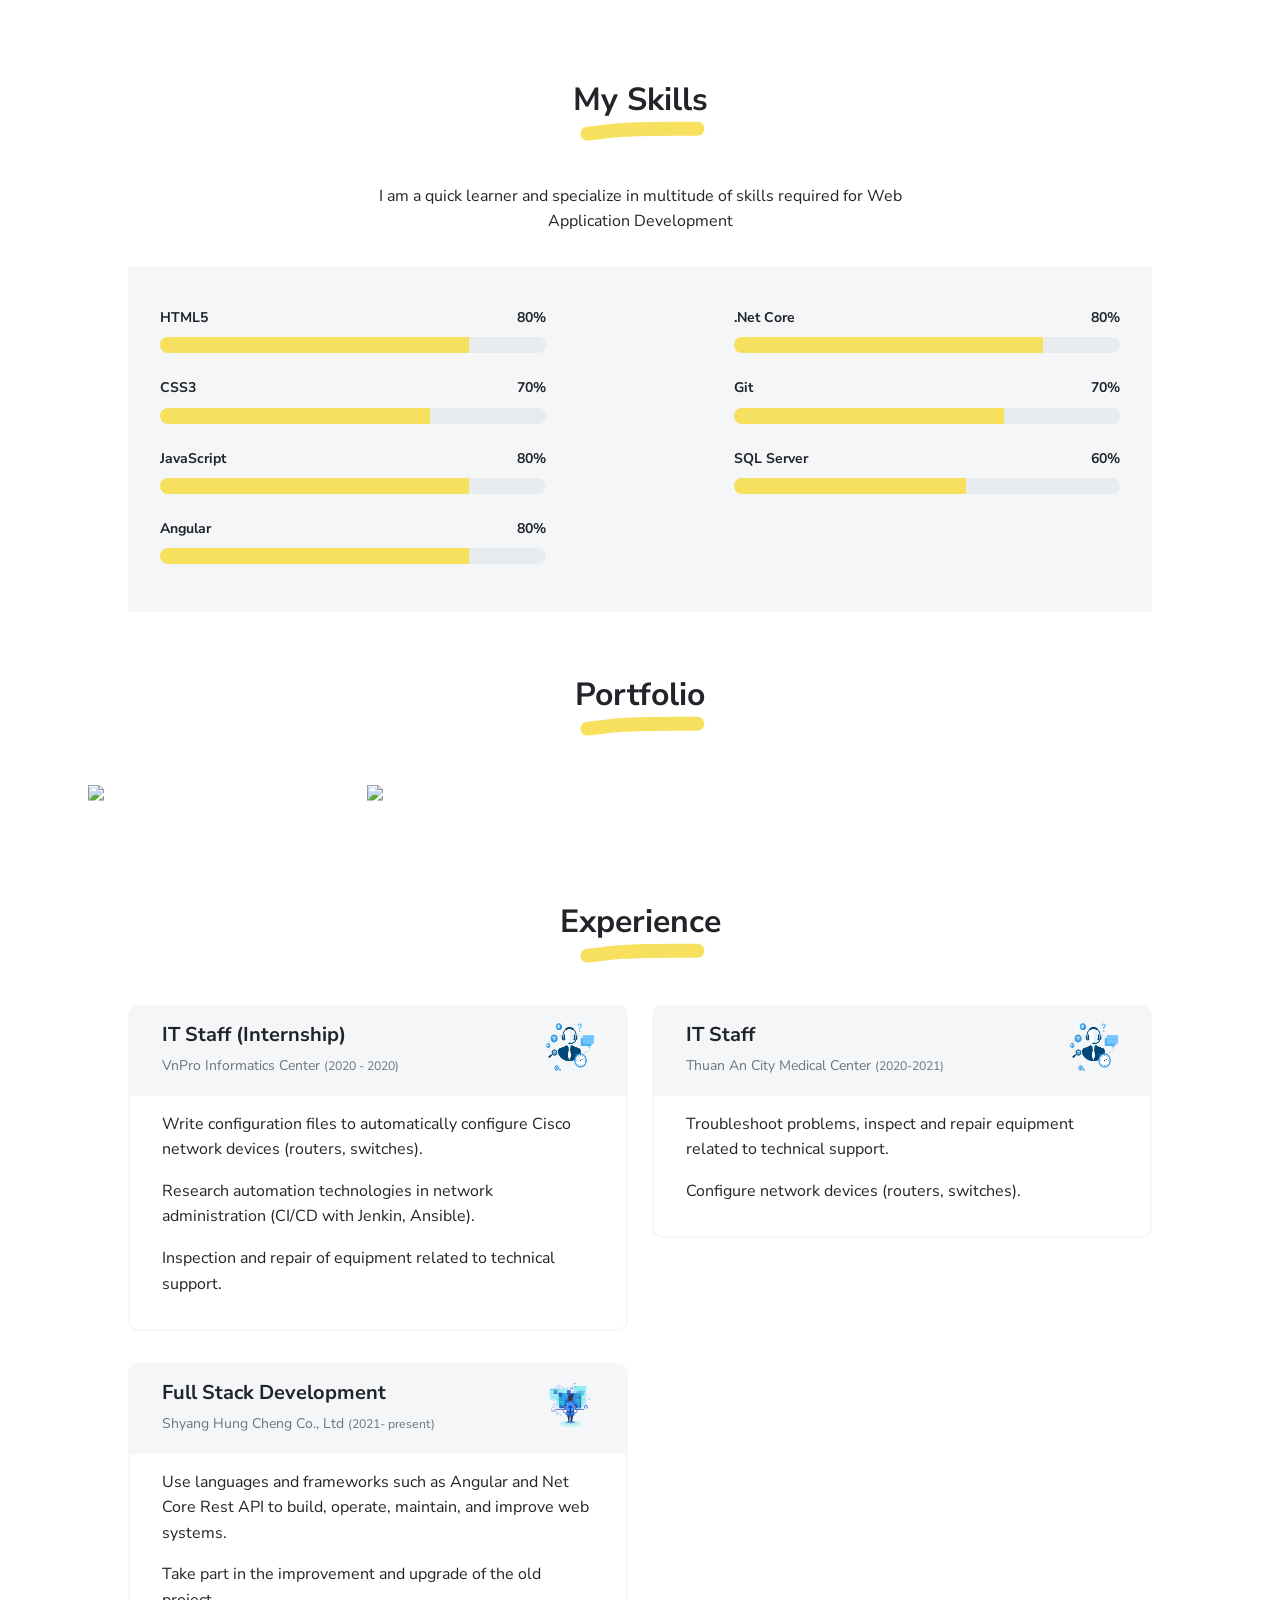
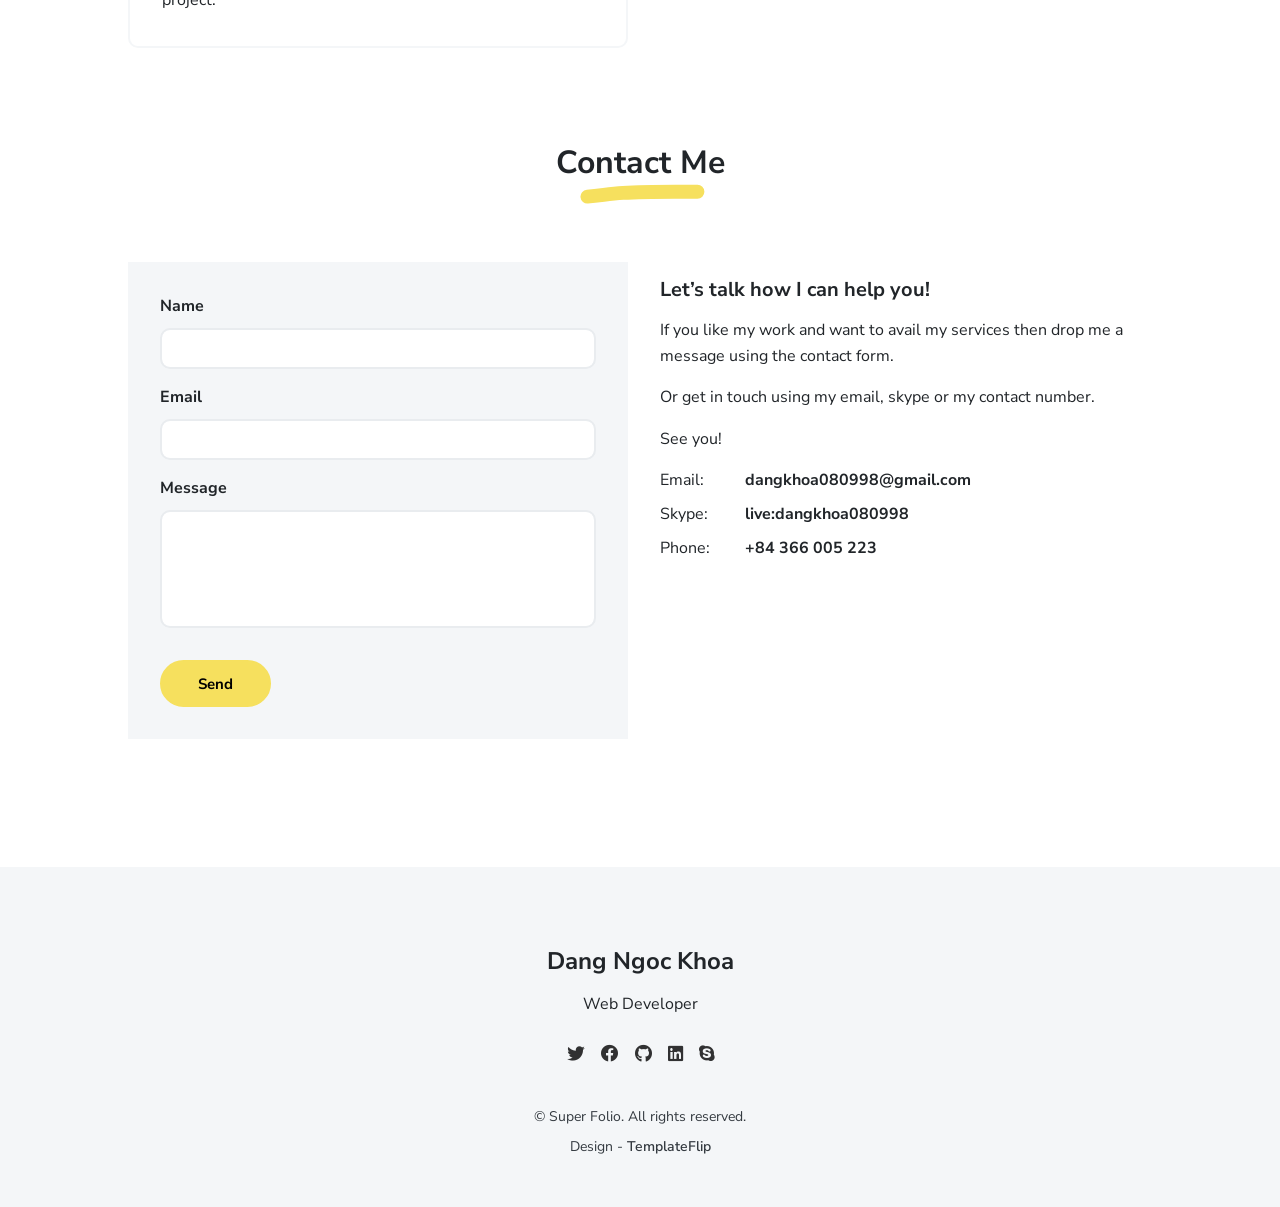
==== commit ee1dadce: "Update index.html" ====
--- a/index.html
+++ b/index.html
@@ -137,7 +137,7 @@
                   <div class="pb-1 fw-bolder">Thuan An, Binh Duong, Viet Nam</div>
                 </div>
                 <div class="col-sm-2">
-                  <div class="pb-1">Staus:</div>
+                  <div class="pb-1">Status:</div>
                 </div>
                 <div class="col-sm-10">
                   <div class="pb-1 fw-bolder">Available</div>
@@ -514,4 +514,4 @@
     <script src="./scripts/main.js?ver=1.2.0"></script>
 </body>
 
-</html>+</html>
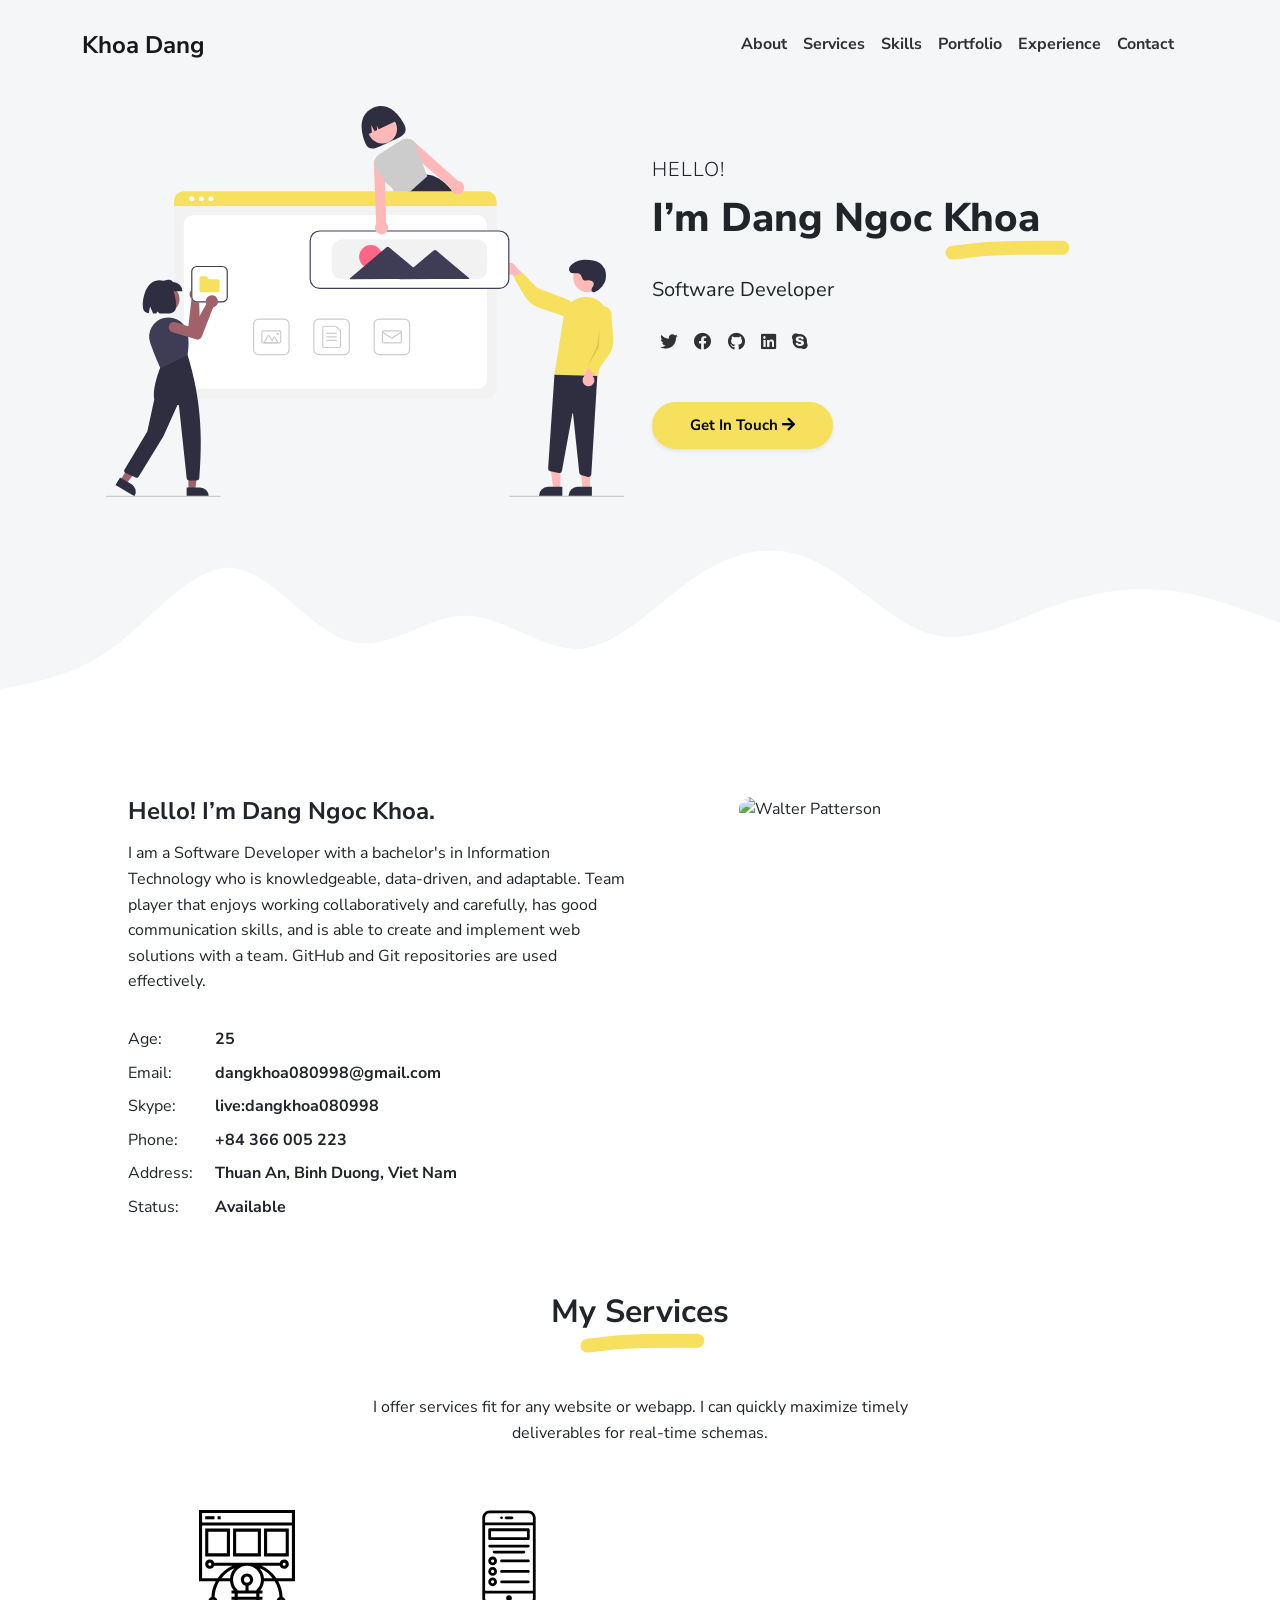
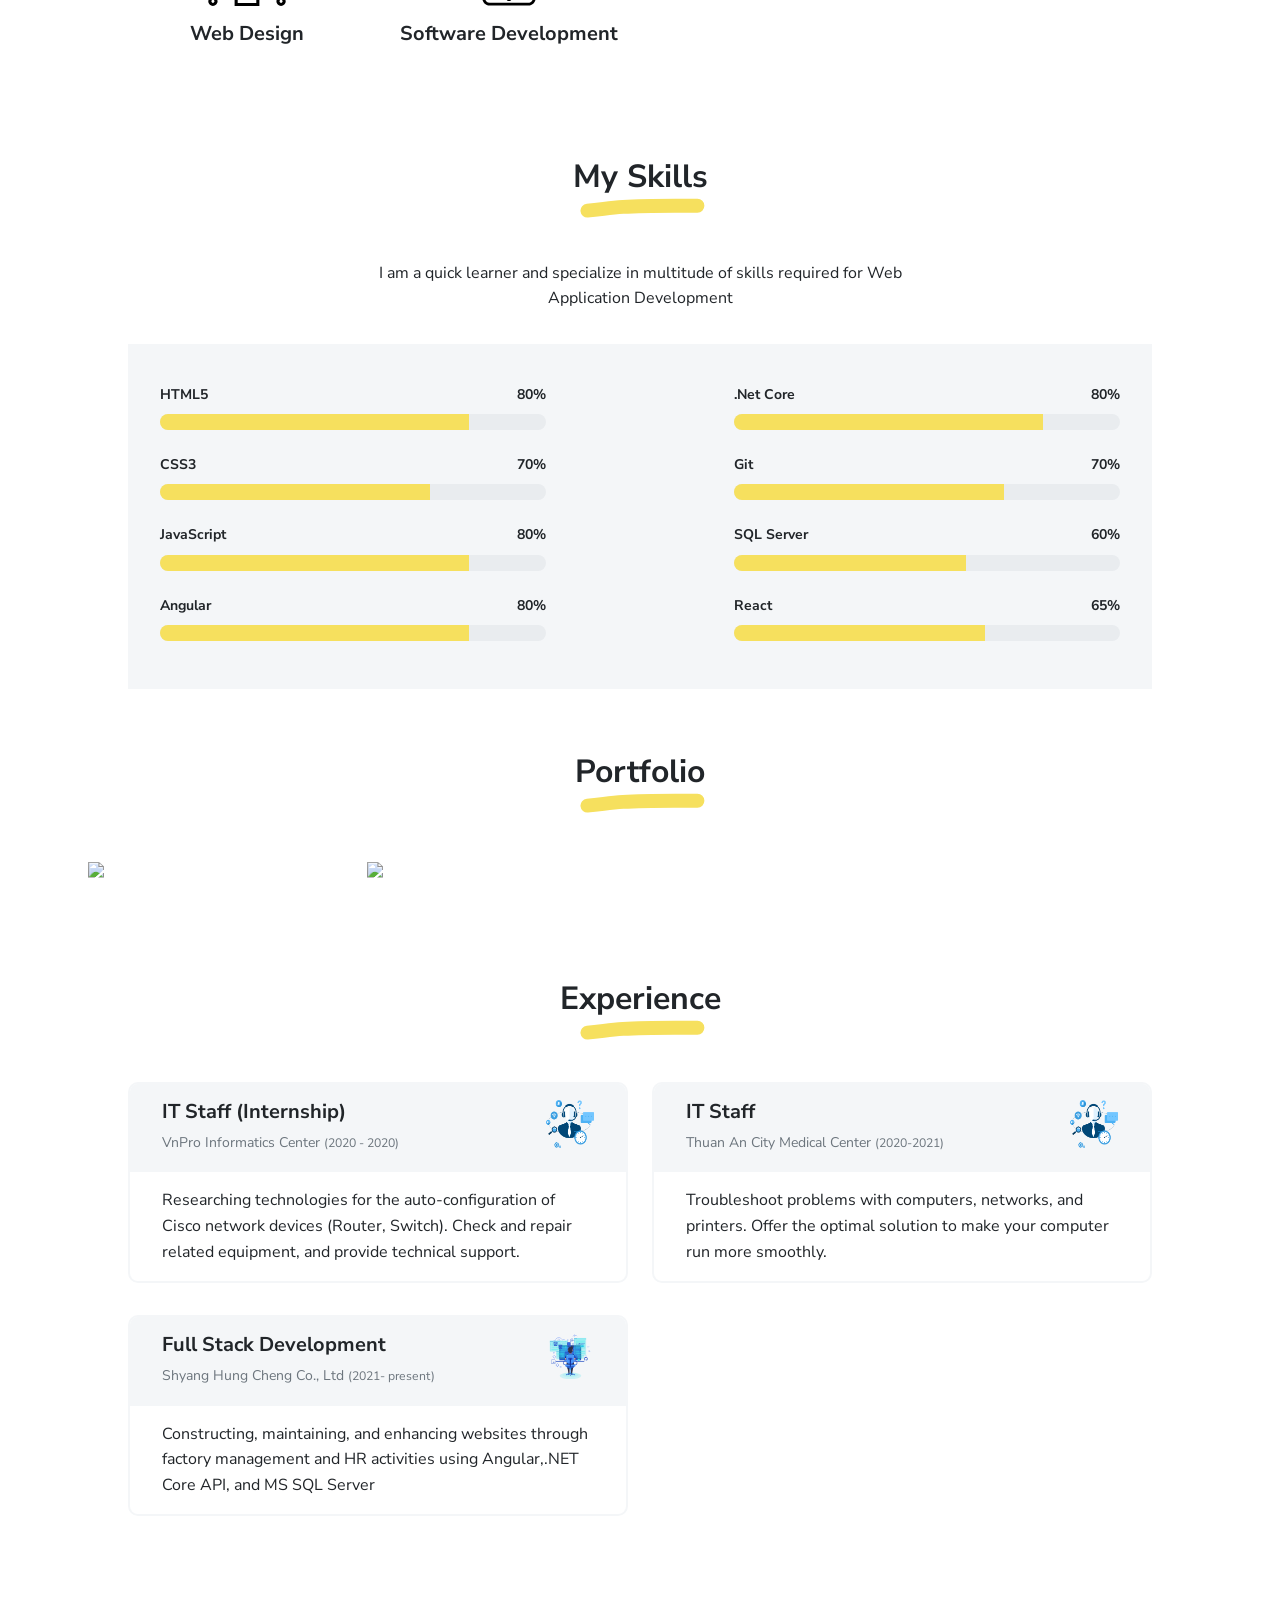
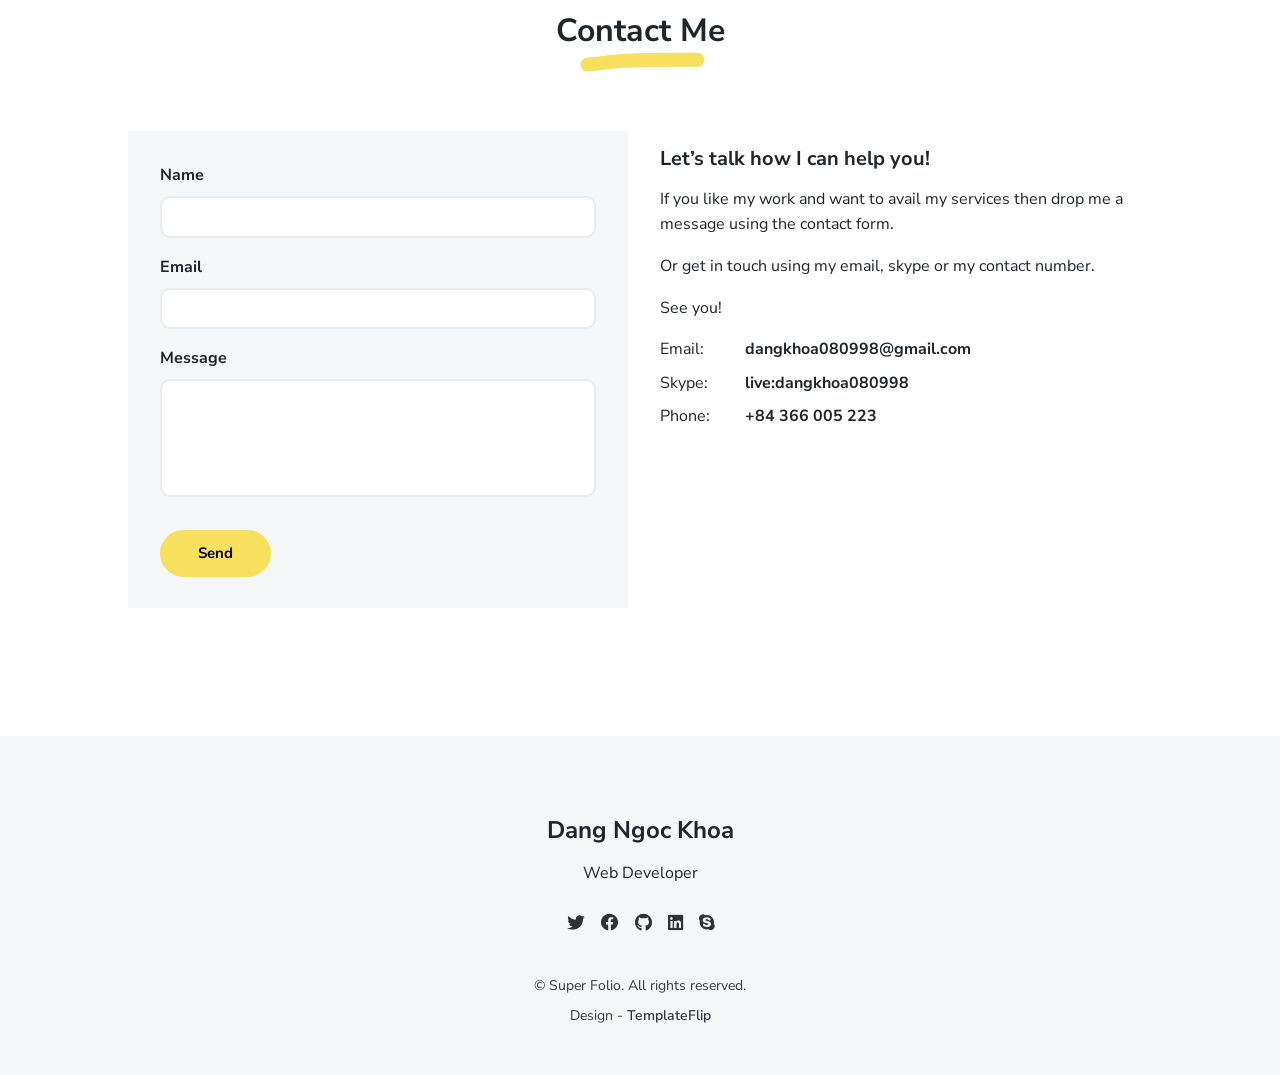
==== commit d4cb069c: "update welcome" ====
--- a/index.html
+++ b/index.html
@@ -58,14 +58,13 @@
         <div class="cover bg-light">
           <div class="container px-3">
             <div class="row">
-              <div class="col-lg-6 p-2"><img class="img-fluid"
-                  src="images/illustrations/building_websites.svg"
+              <div class="col-lg-6 p-2"><img class="img-fluid" src="images/illustrations/building_websites.svg"
                   alt="hello" /></div>
               <div class="col-lg-6">
                 <div class="mt-5">
                   <p class="lead text-uppercase mb-1">Hello!</p>
                   <h1 class="intro-title marker" data-aos="fade-left" data-aos-delay="50">I’m Dang Ngoc Khoa</h1>
-                  <p class="lead fw-normal mt-3" data-aos="fade-up" data-aos-delay="100">Web Developer</p>
+                  <p class="lead fw-normal mt-3" data-aos="fade-up" data-aos-delay="100">Software Developer</p>
                   <div class="social-nav" data-aos="fade-up" data-aos-delay="200">
                     <nav role="navigation">
                       <ul class="nav justify-content-left">
@@ -76,8 +75,8 @@
                             rel="noreferrer noopener" target="_blank" title="Facebook"><i
                               class="fab fa-facebook"></i><span class="menu-title sr-only">Facebook</span></a></li>
                         <li class="nav-item"><a class="nav-link" href="https://github.com/GVNkyle"
-                            rel="noreferrer noopener" target="_blank" title="Github"><i
-                              class="fab fa-github"></i><span class="menu-title sr-only">Github</span></a></li>
+                            rel="noreferrer noopener" target="_blank" title="Github"><i class="fab fa-github"></i><span
+                              class="menu-title sr-only">Github</span></a></li>
                         <li class="nav-item"><a class="nav-link" href="https://www.linkedin.com/in/khoa-dang-b60a70181/"
                             rel="noreferrer noopener" target="_blank" title="LinkedIn"><i
                               class="fab fa-linkedin"></i><span class="menu-title sr-only">LinkedIn</span></a></li>
@@ -102,9 +101,10 @@
           <div class="row">
             <div class="col-md-6">
               <h2 class="h4 my-2">Hello! I’m Dang Ngoc Khoa.</h2>
-              <p>I am a Web Developer who is passionate about designing impressive, user-friendly websites. I love
-                reading random tech
-                blogs and getting ideas from them..</p>
+              <p>I am a Software Developer with a bachelor's in Information Technology who is knowledgeable,
+                data-driven, and adaptable. Team player that enjoys working collaboratively and carefully, has good
+                communication skills, and is able to create and
+                implement web solutions with a team. GitHub and Git repositories are used effectively.</p>
               <div class="row mt-3">
                 <div class="col-sm-2">
                   <div class="pb-1">Age:</div>
@@ -165,17 +165,9 @@
                 src="images/services/web-design.svg" width="96" height="96" alt="web design" />
               <div class="h5">Web Design</div>
             </div>
-            <div class="col-md-3 text-center" data-aos="fade-up" data-aos-delay="200"><img class="mb-2"
-                src="images/services/graphic-design.svg" width="96" height="96" alt="graphic design" />
-              <div class="h5">Graphic Design</div>
-            </div>
-            <div class="col-md-3 text-center" data-aos="fade-up" data-aos-delay="300"><img class="mb-2"
-                src="images/services/ui-ux.svg" width="96" height="96" alt="ui-ux" />
-              <div class="h5">UI/UX</div>
-            </div>
             <div class="col-md-3 text-center" data-aos="fade-up" data-aos-delay="400"><img class="mb-2"
                 src="images/services/app-development.svg" width="96" height="96" alt="app development" />
-              <div class="h5">App Development</div>
+              <div class="h5">Software Development</div>
             </div>
           </div>
         </div>
@@ -247,6 +239,14 @@
                   <div class="progress my-1">
                     <div class="progress-bar bg-primary" role="progressbar" data-aos="zoom-in-right"
                       data-aos-delay="600" data-aos-anchor=".skills-section" style="width: 60%" aria-valuenow="60"
+                      aria-valuemin="0" aria-valuemax="100"></div>
+                  </div>
+                </div>
+                <div class="py-1">
+                  <div class="d-flex text-small fw-bolder"><span class="me-auto">React</span><span>65%</span></div>
+                  <div class="progress my-1">
+                    <div class="progress-bar bg-primary" role="progressbar" data-aos="zoom-in-right"
+                      data-aos-delay="600" data-aos-anchor=".skills-section" style="width: 65%" aria-valuenow="65"
                       aria-valuemin="0" aria-valuemax="100"></div>
                   </div>
                 </div>
@@ -318,9 +318,8 @@
                   </div>
                 </div>
                 <div class="card-body px-3 py-2">
-                  <p>Write configuration files to automatically configure Cisco network devices (routers, switches).</p>
-                  <p>Research automation technologies in network administration (CI/CD with Jenkin, Ansible).</p>
-                  <P>Inspection and repair of equipment related to technical support.</P>
+                  Researching technologies for the auto-configuration of Cisco network devices (Router, Switch). Check and repair related
+                  equipment, and provide technical support.
                 </div>
               </div>
             </div>
@@ -335,8 +334,8 @@
                   </div>
                 </div>
                 <div class="card-body px-3 py-2">
-                  <p>Troubleshoot problems, inspect and repair equipment related to technical support.</p>
-                  <p>Configure network devices (routers, switches).</p>
+                  Troubleshoot problems with computers, networks, and printers. Offer the optimal solution to make your computer run more
+                  smoothly.
                 </div>
               </div>
             </div>
@@ -351,8 +350,8 @@
                   </div>
                 </div>
                 <div class="card-body px-3 py-2">
-                  <p>Use languages and frameworks such as Angular and Net Core Rest API to build, operate, maintain, and improve web systems.</p>
-                  <p>Take part in the improvement and upgrade of the old project.</p>
+                  Constructing, maintaining, and enhancing websites through factory management and HR activities using Angular,.NET Core
+                  API, and MS SQL Server
                 </div>
               </div>
             </div>
@@ -444,74 +443,74 @@
                   </div>
                   <div class="col-sm-10">
                     <div class="pb-1 fw-bolder">dangkhoa080998@gmail.com</div>
-                    </div>
-                    <div class="col-sm-2">
-                      <div class="pb-1">Skype:</div>
-                    </div>
-                    <div class="col-sm-10">
-                      <div class="pb-1 fw-bolder">live:dangkhoa080998</div>
-                    </div>
-                    <div class="col-sm-2">
-                      <div class="pb-1">Phone:</div>
-                    </div>
-                    <div class="col-sm-10">
-                      <div class="pb-1 fw-bolder">+84 366 005 223</div>
-                    </div>
-                  </div>
-                </div>
-              </div>
-            </div>
-          </div>
-        </div>
-        <footer class="pt-4 pb-4 text-center bg-light">
-          <div class="container">
-            <div class="my-3">
-              <div class="h4">Dang Ngoc Khoa</div>
-              <p>Web Developer </p>
-              <div class="social-nav">
-                <nav role="navigation">
-                  <ul class="nav justify-content-center">
-                    <li class="nav-item"><a class="nav-link" href="https://twitter.com/dangkho05806764"
-                        rel="noreferrer noopener" target="_blank" title="Twitter"><i class="fab fa-twitter"></i><span
-                          class="menu-title sr-only">Twitter</span></a>
-                    </li>
-                    <li class="nav-item"><a class="nav-link" href="https://www.facebook.com/KhoaDang0809/"
-                        rel="noreferrer noopener" target="_blank" title="Facebook"><i class="fab fa-facebook"></i><span
-                          class="menu-title sr-only">Facebook</span></a>
-                    </li>
-                    <li class="nav-item"><a class="nav-link" href="https://github.com/GVNkyle" rel="noreferrer noopener"
-                        target="_blank" title="Github"><i class="fab fa-github"></i><span
-                          class="menu-title sr-only">Github</span></a></li>
-                    <li class="nav-item"><a class="nav-link" href="https://www.linkedin.com/in/khoa-dang-b60a70181/"
-                        rel="noreferrer noopener" target="_blank" title="LinkedIn"><i class="fab fa-linkedin"></i><span
-                          class="menu-title sr-only">LinkedIn</span></a></li>
-                    <li class="nav-item"><a class="nav-link" href="https://join.skype.com/invite/vY15YkkEnlzm"
-                        rel="noreferrer noopener" target="_blank" title="Skype"><i class="fab fa-skype"></i><span
-                          class="menu-title sr-only">Skype</span></a></li>
-                  </ul>
-                </nav>
-              </div>
-            </div>
-            <div class="text-small text-secondary">
-              <div class="mb-1">&copy; Super Folio. All rights reserved.</div>
-              <div>
-                <!-- Make sure to buy a license for the template before removing the line below. Buy license on https://templateflip.com/ -->Design
-                - <a href="https://templateflip.com/" target="_blank">TemplateFlip</a>
-              </div>
-            </div>
-          </div>
-        </footer>
-      </div>
+                  </div>
+                  <div class="col-sm-2">
+                    <div class="pb-1">Skype:</div>
+                  </div>
+                  <div class="col-sm-10">
+                    <div class="pb-1 fw-bolder">live:dangkhoa080998</div>
+                  </div>
+                  <div class="col-sm-2">
+                    <div class="pb-1">Phone:</div>
+                  </div>
+                  <div class="col-sm-10">
+                    <div class="pb-1 fw-bolder">+84 366 005 223</div>
+                  </div>
+                </div>
+              </div>
+            </div>
+          </div>
+        </div>
+      </div>
+      <footer class="pt-4 pb-4 text-center bg-light">
+        <div class="container">
+          <div class="my-3">
+            <div class="h4">Dang Ngoc Khoa</div>
+            <p>Web Developer </p>
+            <div class="social-nav">
+              <nav role="navigation">
+                <ul class="nav justify-content-center">
+                  <li class="nav-item"><a class="nav-link" href="https://twitter.com/dangkho05806764"
+                      rel="noreferrer noopener" target="_blank" title="Twitter"><i class="fab fa-twitter"></i><span
+                        class="menu-title sr-only">Twitter</span></a>
+                  </li>
+                  <li class="nav-item"><a class="nav-link" href="https://www.facebook.com/KhoaDang0809/"
+                      rel="noreferrer noopener" target="_blank" title="Facebook"><i class="fab fa-facebook"></i><span
+                        class="menu-title sr-only">Facebook</span></a>
+                  </li>
+                  <li class="nav-item"><a class="nav-link" href="https://github.com/GVNkyle" rel="noreferrer noopener"
+                      target="_blank" title="Github"><i class="fab fa-github"></i><span
+                        class="menu-title sr-only">Github</span></a></li>
+                  <li class="nav-item"><a class="nav-link" href="https://www.linkedin.com/in/khoa-dang-b60a70181/"
+                      rel="noreferrer noopener" target="_blank" title="LinkedIn"><i class="fab fa-linkedin"></i><span
+                        class="menu-title sr-only">LinkedIn</span></a></li>
+                  <li class="nav-item"><a class="nav-link" href="https://join.skype.com/invite/vY15YkkEnlzm"
+                      rel="noreferrer noopener" target="_blank" title="Skype"><i class="fab fa-skype"></i><span
+                        class="menu-title sr-only">Skype</span></a></li>
+                </ul>
+              </nav>
+            </div>
+          </div>
+          <div class="text-small text-secondary">
+            <div class="mb-1">&copy; Super Folio. All rights reserved.</div>
+            <div>
+              <!-- Make sure to buy a license for the template before removing the line below. Buy license on https://templateflip.com/ -->Design
+              - <a href="https://templateflip.com/" target="_blank">TemplateFlip</a>
+            </div>
+          </div>
+        </div>
+      </footer>
     </div>
-    <div id="scrolltop"><a class="btn btn-secondary" href="#top"><span class="icon"><i
-            class="fas fa-angle-up fa-x"></i></span></a></div>
-    <script src="./scripts/imagesloaded.pkgd.min.js?ver=1.2.0"></script>
-    <script src="./scripts/masonry.pkgd.min.js?ver=1.2.0"></script>
-    <script src="./scripts/BigPicture.min.js?ver=1.2.0"></script>
-    <script src="./scripts/purecounter.min.js?ver=1.2.0"></script>
-    <script src="./scripts/bootstrap.bundle.min.js?ver=1.2.0"></script>
-    <script src="./scripts/aos.min.js?ver=1.2.0"></script>
-    <script src="./scripts/main.js?ver=1.2.0"></script>
+  </div>
+  <div id="scrolltop"><a class="btn btn-secondary" href="#top"><span class="icon"><i
+          class="fas fa-angle-up fa-x"></i></span></a></div>
+  <script src="./scripts/imagesloaded.pkgd.min.js?ver=1.2.0"></script>
+  <script src="./scripts/masonry.pkgd.min.js?ver=1.2.0"></script>
+  <script src="./scripts/BigPicture.min.js?ver=1.2.0"></script>
+  <script src="./scripts/purecounter.min.js?ver=1.2.0"></script>
+  <script src="./scripts/bootstrap.bundle.min.js?ver=1.2.0"></script>
+  <script src="./scripts/aos.min.js?ver=1.2.0"></script>
+  <script src="./scripts/main.js?ver=1.2.0"></script>
 </body>
 
-</html>
+</html>
